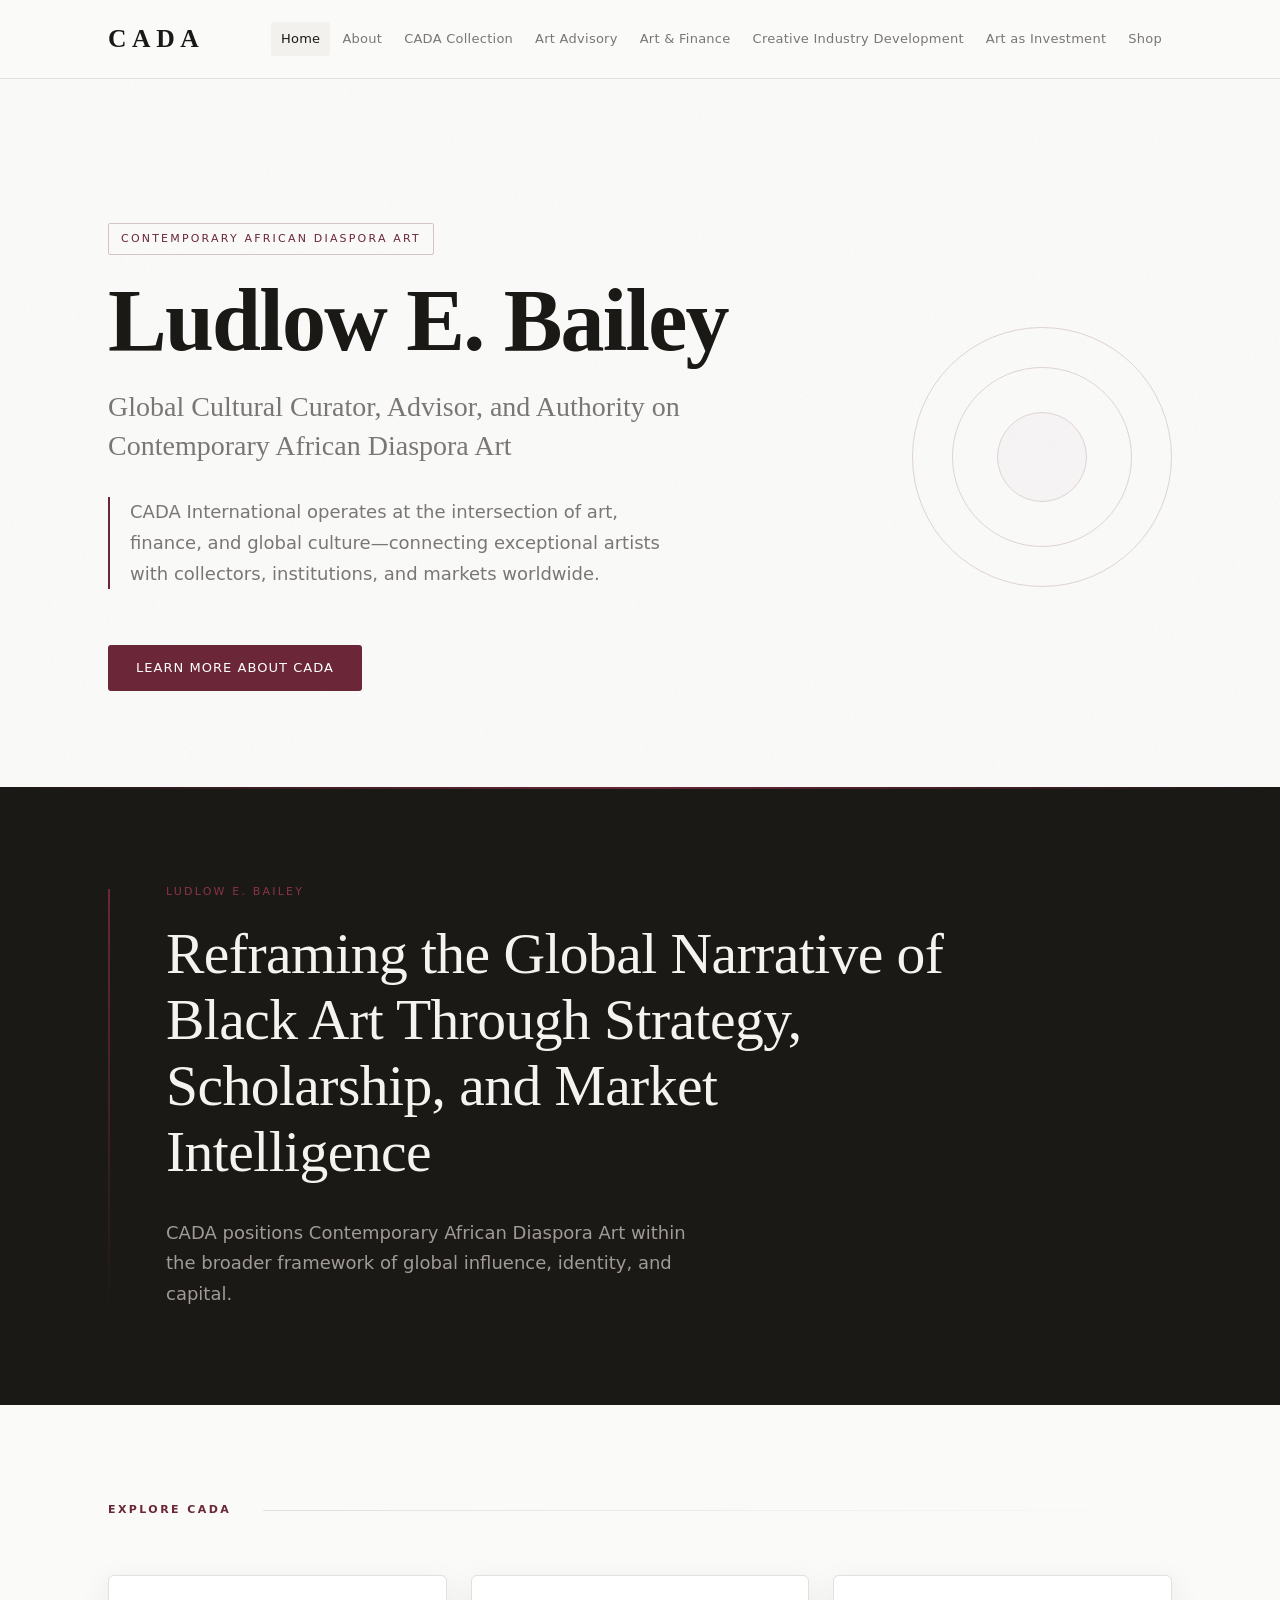
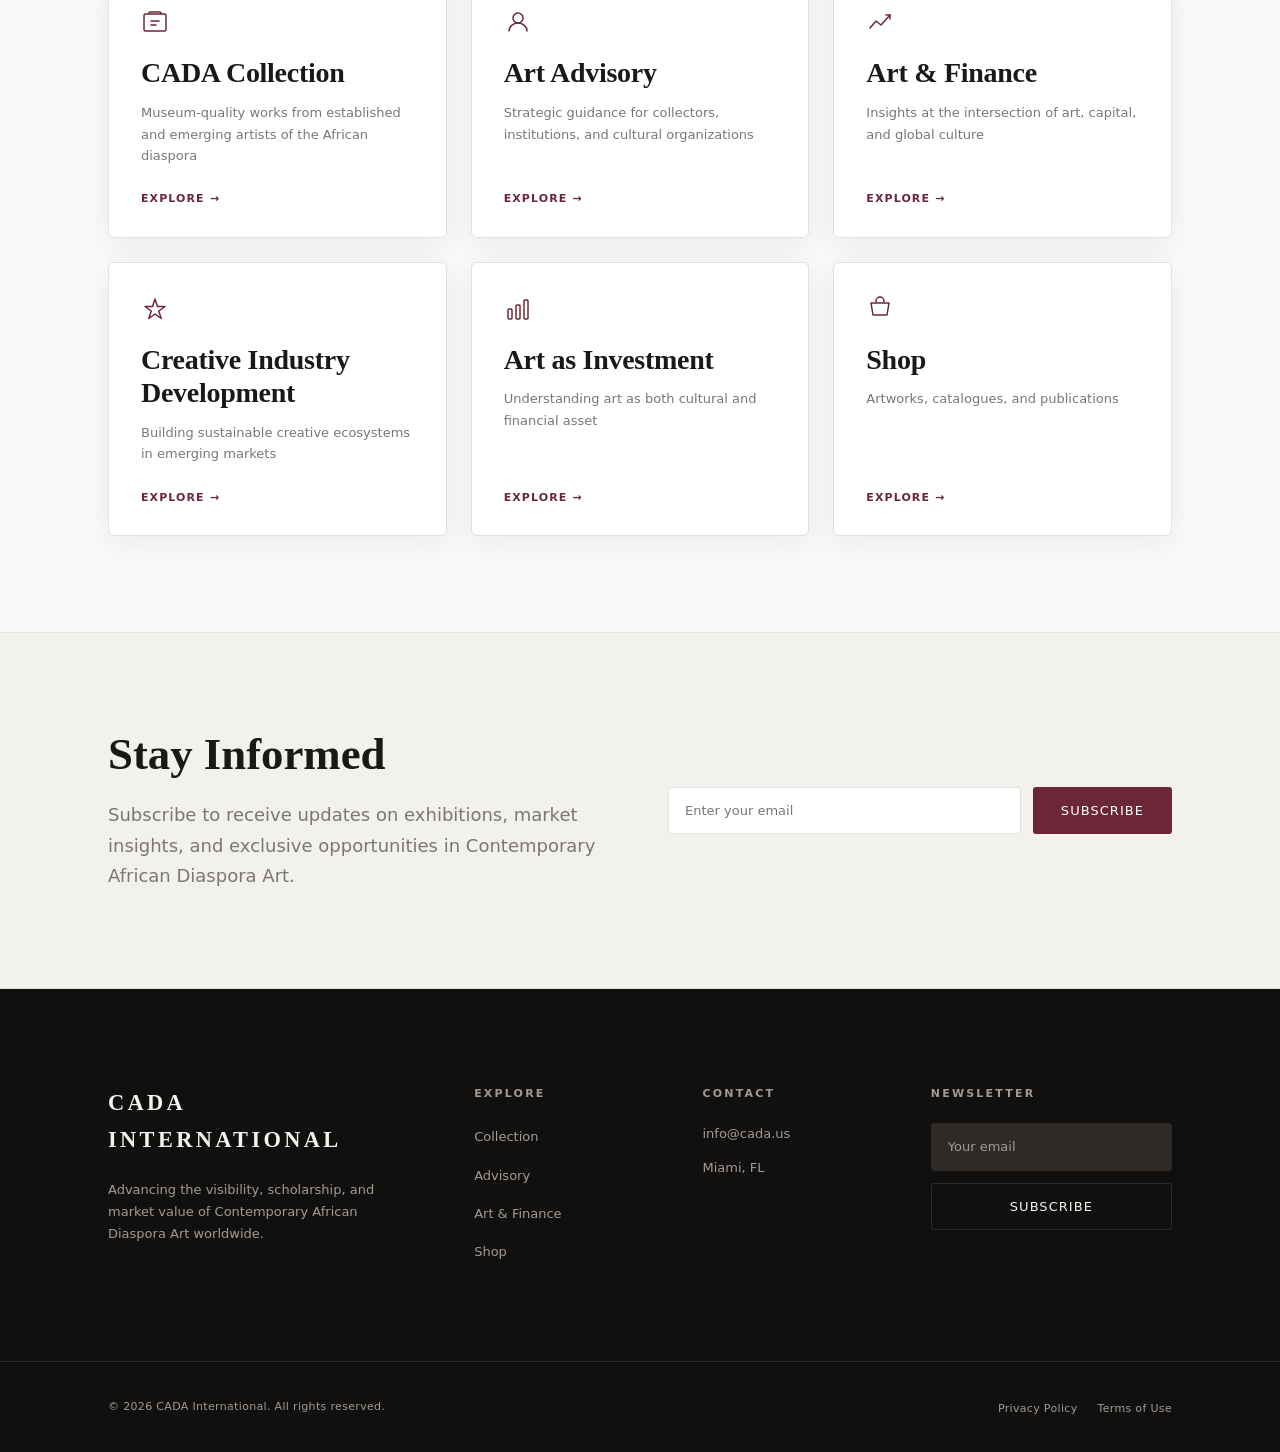
==== index.html @ 002e3724 "Add files via upload" ====
<!DOCTYPE html>
<html lang="en">
<head>
  <meta charset="UTF-8" />
  <meta name="viewport" content="width=device-width, initial-scale=1.0" />
  <title>CADA International — Contemporary African Diaspora Art</title>
  <link rel="stylesheet" href="styles.css" />
</head>
<body>

  <!-- ===================== HEADER / NAV ===================== -->
  <header class="site-header" role="banner">
    <div class="container header-inner">
      <a href="/" class="brand" aria-label="CADA International Home">CADA</a>

      <button class="nav-toggle" aria-label="Open navigation menu" aria-expanded="false" aria-controls="primary-nav">
        <span class="burger-line"></span>
        <span class="burger-line"></span>
        <span class="burger-line"></span>
      </button>

      <nav id="primary-nav" class="primary-nav" aria-label="Primary navigation">
        <ul role="list">
          <li><a href="/" class="nav-link active">Home</a></li>
          <li><a href="/about" class="nav-link">About</a></li>
          <li><a href="/collection" class="nav-link">CADA Collection</a></li>
          <li><a href="/advisory" class="nav-link">Art Advisory</a></li>
          <li><a href="/art-finance" class="nav-link">Art &amp; Finance</a></li>
          <li><a href="/creative-industry" class="nav-link">Creative Industry Development</a></li>
          <li><a href="/art-investment" class="nav-link">Art as Investment</a></li>
          <li><a href="/shop" class="nav-link">Shop</a></li>
        </ul>
      </nav>
    </div>
  </header>

  <main id="main-content">

    <!-- ===================== HERO ===================== -->
    <section class="hero" aria-labelledby="hero-heading">
      <div class="hero-grain"></div>
      <div class="container hero-inner">
        <div class="hero-content">
          <p class="hero-eyebrow">Contemporary African Diaspora Art</p>
          <h1 id="hero-heading" class="hero-title">Ludlow E. Bailey</h1>
          <p class="hero-subtitle">Global Cultural Curator, Advisor, and Authority on Contemporary African Diaspora Art</p>
          <p class="hero-body">
            CADA International operates at the intersection of art, finance, and global culture—connecting exceptional artists with collectors, institutions, and markets worldwide.
          </p>
          <a href="/about" class="btn btn-primary">Learn More About CADA</a>
        </div>
        <div class="hero-ornament" aria-hidden="true">
          <div class="ornament-ring ornament-ring--lg"></div>
          <div class="ornament-ring ornament-ring--md"></div>
          <div class="ornament-ring ornament-ring--sm"></div>
        </div>
      </div>
    </section>

    <!-- ===================== REFRAMING SECTION ===================== -->
    <section class="reframing" aria-labelledby="reframing-heading">
      <div class="container reframing-inner">
        <div class="reframing-accent" aria-hidden="true"></div>
        <div class="reframing-content">
          <p class="reframing-name">Ludlow E. Bailey</p>
          <h2 id="reframing-heading" class="reframing-title">
            Reframing the Global Narrative of Black Art Through Strategy, Scholarship, and Market Intelligence
          </h2>
          <p class="reframing-body">
            CADA positions Contemporary African Diaspora Art within the broader framework of global influence, identity, and capital.
          </p>
        </div>
      </div>
    </section>

    <!-- ===================== EXPLORE CADA ===================== -->
    <section class="explore" aria-labelledby="explore-heading">
      <div class="container">
        <div class="section-header">
          <p class="section-eyebrow" id="explore-heading">Explore CADA</p>
          <div class="section-divider" aria-hidden="true"></div>
        </div>

        <div class="cards-grid" role="list">

          <a href="/collection" class="card" role="listitem">
            <div class="card-inner">
              <div class="card-icon" aria-hidden="true">
                <svg width="28" height="28" viewBox="0 0 28 28" fill="none" xmlns="http://www.w3.org/2000/svg">
                  <rect x="3" y="6" width="22" height="17" rx="1.5" stroke="currentColor" stroke-width="1.5"/>
                  <path d="M8 6V5a1 1 0 0 1 1-1h10a1 1 0 0 1 1 1v1" stroke="currentColor" stroke-width="1.5"/>
                  <path d="M10 13h8M10 17h5" stroke="currentColor" stroke-width="1.5" stroke-linecap="round"/>
                </svg>
              </div>
              <h3 class="card-title">CADA Collection</h3>
              <p class="card-subtitle">Museum-quality works from established and emerging artists of the African diaspora</p>
              <span class="card-cta" aria-hidden="true">Explore →</span>
            </div>
          </a>

          <a href="/advisory" class="card" role="listitem">
            <div class="card-inner">
              <div class="card-icon" aria-hidden="true">
                <svg width="28" height="28" viewBox="0 0 28 28" fill="none" xmlns="http://www.w3.org/2000/svg">
                  <circle cx="14" cy="10" r="5" stroke="currentColor" stroke-width="1.5"/>
                  <path d="M5 23c0-4.418 4.03-8 9-8s9 3.582 9 8" stroke="currentColor" stroke-width="1.5" stroke-linecap="round"/>
                </svg>
              </div>
              <h3 class="card-title">Art Advisory</h3>
              <p class="card-subtitle">Strategic guidance for collectors, institutions, and cultural organizations</p>
              <span class="card-cta" aria-hidden="true">Explore →</span>
            </div>
          </a>

          <a href="/art-finance" class="card" role="listitem">
            <div class="card-inner">
              <div class="card-icon" aria-hidden="true">
                <svg width="28" height="28" viewBox="0 0 28 28" fill="none" xmlns="http://www.w3.org/2000/svg">
                  <polyline points="4,20 10,13 15,17 24,7" stroke="currentColor" stroke-width="1.5" stroke-linecap="round" stroke-linejoin="round"/>
                  <path d="M20 7h4v4" stroke="currentColor" stroke-width="1.5" stroke-linecap="round" stroke-linejoin="round"/>
                </svg>
              </div>
              <h3 class="card-title">Art &amp; Finance</h3>
              <p class="card-subtitle">Insights at the intersection of art, capital, and global culture</p>
              <span class="card-cta" aria-hidden="true">Explore →</span>
            </div>
          </a>

          <a href="/creative-industry" class="card" role="listitem">
            <div class="card-inner">
              <div class="card-icon" aria-hidden="true">
                <svg width="28" height="28" viewBox="0 0 28 28" fill="none" xmlns="http://www.w3.org/2000/svg">
                  <path d="M14 4l2.5 7.5H24l-6.25 4.5 2.5 7.5L14 19l-6.25 4.5 2.5-7.5L4 11.5h7.5L14 4z" stroke="currentColor" stroke-width="1.5" stroke-linejoin="round"/>
                </svg>
              </div>
              <h3 class="card-title">Creative Industry Development</h3>
              <p class="card-subtitle">Building sustainable creative ecosystems in emerging markets</p>
              <span class="card-cta" aria-hidden="true">Explore →</span>
            </div>
          </a>

          <a href="/art-investment" class="card" role="listitem">
            <div class="card-inner">
              <div class="card-icon" aria-hidden="true">
                <svg width="28" height="28" viewBox="0 0 28 28" fill="none" xmlns="http://www.w3.org/2000/svg">
                  <rect x="4" y="14" width="4" height="10" rx="1" stroke="currentColor" stroke-width="1.5"/>
                  <rect x="12" y="10" width="4" height="14" rx="1" stroke="currentColor" stroke-width="1.5"/>
                  <rect x="20" y="5" width="4" height="19" rx="1" stroke="currentColor" stroke-width="1.5"/>
                </svg>
              </div>
              <h3 class="card-title">Art as Investment</h3>
              <p class="card-subtitle">Understanding art as both cultural and financial asset</p>
              <span class="card-cta" aria-hidden="true">Explore →</span>
            </div>
          </a>

          <a href="/shop" class="card" role="listitem">
            <div class="card-inner">
              <div class="card-icon" aria-hidden="true">
                <svg width="28" height="28" viewBox="0 0 28 28" fill="none" xmlns="http://www.w3.org/2000/svg">
                  <path d="M5 8h18l-2 12H7L5 8z" stroke="currentColor" stroke-width="1.5" stroke-linejoin="round"/>
                  <path d="M10 8V6a4 4 0 0 1 8 0v2" stroke="currentColor" stroke-width="1.5"/>
                </svg>
              </div>
              <h3 class="card-title">Shop</h3>
              <p class="card-subtitle">Artworks, catalogues, and publications</p>
              <span class="card-cta" aria-hidden="true">Explore →</span>
            </div>
          </a>

        </div>
      </div>
    </section>

    <!-- ===================== STAY INFORMED ===================== -->
    <section class="newsletter-section" aria-labelledby="newsletter-heading">
      <div class="container newsletter-inner">
        <div class="newsletter-text">
          <h2 id="newsletter-heading" class="newsletter-title">Stay Informed</h2>
          <p class="newsletter-body">
            Subscribe to receive updates on exhibitions, market insights, and exclusive opportunities in Contemporary African Diaspora Art.
          </p>
        </div>
        <form class="newsletter-form" action="#" method="post" aria-label="Newsletter sign-up">
          <div class="form-row">
            <label for="email-main" class="sr-only">Email address</label>
            <input
              type="email"
              id="email-main"
              name="email"
              class="form-input"
              placeholder="Enter your email"
              required
              autocomplete="email"
            />
            <button type="submit" class="btn btn-primary">Subscribe</button>
          </div>
        </form>
      </div>
    </section>

  </main>

  <!-- ===================== FOOTER ===================== -->
  <footer class="site-footer" role="contentinfo">
    <div class="container footer-grid">

      <div class="footer-col footer-col--brand">
        <p class="footer-brand">CADA International</p>
        <p class="footer-mission">
          Advancing the visibility, scholarship, and market value of Contemporary African Diaspora Art worldwide.
        </p>
      </div>

      <div class="footer-col">
        <h3 class="footer-heading">Explore</h3>
        <nav aria-label="Footer explore navigation">
          <ul class="footer-links" role="list">
            <li><a href="/collection">Collection</a></li>
            <li><a href="/advisory">Advisory</a></li>
            <li><a href="/art-finance">Art &amp; Finance</a></li>
            <li><a href="/shop">Shop</a></li>
          </ul>
        </nav>
      </div>

      <div class="footer-col">
        <h3 class="footer-heading">Contact</h3>
        <address class="footer-contact">
          <a href="mailto:info@cada.us">info@cada.us</a>
          <span>Miami, FL</span>
        </address>
      </div>

      <div class="footer-col">
        <h3 class="footer-heading">Newsletter</h3>
        <form class="footer-form" action="#" method="post" aria-label="Footer newsletter sign-up">
          <label for="email-footer" class="sr-only">Your email address</label>
          <input
            type="email"
            id="email-footer"
            name="email"
            class="form-input form-input--dark"
            placeholder="Your email"
            required
            autocomplete="email"
          />
          <button type="submit" class="btn btn-outline">Subscribe</button>
        </form>
      </div>

    </div>

    <div class="footer-bottom">
      <div class="container footer-bottom-inner">
        <p class="footer-copy">© 2026 CADA International. All rights reserved.</p>
        <nav aria-label="Legal navigation">
          <ul class="footer-legal" role="list">
            <li><a href="/privacy">Privacy Policy</a></li>
            <li><a href="/terms">Terms of Use</a></li>
          </ul>
        </nav>
      </div>
    </div>
  </footer>

  <script>
    // Mobile nav toggle
    const toggle = document.querySelector('.nav-toggle');
    const nav = document.querySelector('.primary-nav');
    toggle.addEventListener('click', () => {
      const expanded = toggle.getAttribute('aria-expanded') === 'true';
      toggle.setAttribute('aria-expanded', String(!expanded));
      nav.classList.toggle('is-open');
    });
    // Close nav on link click (mobile)
    nav.querySelectorAll('.nav-link').forEach(link => {
      link.addEventListener('click', () => {
        nav.classList.remove('is-open');
        toggle.setAttribute('aria-expanded', 'false');
      });
    });
  </script>

</body>
</html>
---- styles.css ----
/*
 * CADA International — styles.css
 *
 * Web fonts intended (load via <link> in production):
 *   Headings  → "Cormorant Garamond" (elegant, refined serif; similar to Crimson Text)
 *   Body      → "DM Sans" (humanist, contemporary sans-serif; similar to Inter)
 *
 * In this static file we fall back to system equivalents:
 *   --font-serif → "Cormorant Garamond", "Garamond", "Georgia", serif
 *   --font-sans  → "DM Sans", "Helvetica Neue", system-ui, sans-serif
 */

/* =========================================================
   DESIGN TOKENS
   ========================================================= */
:root {
  /* Colors */
  --color-bg: #FAFAF9;
  --color-bg-subtle: #F3F1EE;
  --color-bg-dark: #12100E;
  --color-bg-dark-2: #1C1916;
  --color-text: #1A1916;
  --color-text-light: #F5F3EF;
  --color-accent: #6B2737;
  --color-accent-hover: #541E2B;
  --color-accent-light: #8B3347;
  --color-muted: #7A7673;
  --color-muted-dark: #A09B97;
  --color-border: #E4E0DA;
  --color-border-dark: #2E2A27;

  /* Typography */
  --font-serif: "Cormorant Garamond", "Garamond", "Georgia", "Times New Roman", serif;
  --font-sans: "DM Sans", "Helvetica Neue", system-ui, -apple-system, BlinkMacSystemFont, "Segoe UI", sans-serif;

  /* Font sizes */
  --text-xs: 0.6875rem;   /* 11px */
  --text-sm: 0.8125rem;   /* 13px */
  --text-base: 1rem;      /* 16px */
  --text-md: 1.125rem;    /* 18px */
  --text-lg: 1.375rem;    /* 22px */
  --text-xl: 1.75rem;     /* 28px */
  --text-2xl: 2.25rem;    /* 36px */
  --text-3xl: 3rem;       /* 48px */
  --text-4xl: 4rem;       /* 64px */
  --text-5xl: 5.5rem;     /* 88px */

  /* Spacing */
  --space-2xs: 0.25rem;
  --space-xs: 0.5rem;
  --space-sm: 0.75rem;
  --space-md: 1.25rem;
  --space-lg: 2rem;
  --space-xl: 3.5rem;
  --space-xxl: 6rem;
  --space-3xl: 9rem;

  /* Layout */
  --container-max: 1160px;
  --container-pad: clamp(1.5rem, 5vw, 3rem);

  /* Effects */
  --radius-sm: 3px;
  --radius-md: 6px;
  --radius-lg: 12px;
  --shadow-soft: 0 8px 32px rgba(26, 25, 22, 0.07);
  --shadow-hover: 0 16px 48px rgba(26, 25, 22, 0.12);
  --transition-base: 240ms cubic-bezier(0.4, 0, 0.2, 1);
}

/* =========================================================
   RESET & BASE
   ========================================================= */
*, *::before, *::after {
  box-sizing: border-box;
  margin: 0;
  padding: 0;
}

html {
  scroll-behavior: smooth;
  -webkit-font-smoothing: antialiased;
  -moz-osx-font-smoothing: grayscale;
}

body {
  font-family: var(--font-sans);
  font-size: var(--text-base);
  line-height: 1.65;
  color: var(--color-text);
  background-color: var(--color-bg);
}

img, svg {
  display: block;
  max-width: 100%;
}

a {
  color: inherit;
  text-decoration: none;
}

ul, ol {
  list-style: none;
}

input, button {
  font: inherit;
  border: none;
  background: none;
}

button { cursor: pointer; }

address { font-style: normal; }

/* Screen-reader only */
.sr-only {
  position: absolute;
  width: 1px;
  height: 1px;
  padding: 0;
  margin: -1px;
  overflow: hidden;
  clip: rect(0 0 0 0);
  white-space: nowrap;
  border-width: 0;
}

/* =========================================================
   LAYOUT UTILITIES
   ========================================================= */
.container {
  width: 100%;
  max-width: var(--container-max);
  margin-inline: auto;
  padding-inline: var(--container-pad);
}

/* =========================================================
   BUTTONS
   ========================================================= */
.btn {
  display: inline-flex;
  align-items: center;
  justify-content: center;
  gap: var(--space-xs);
  padding: 0.75rem 1.75rem;
  border-radius: var(--radius-sm);
  font-family: var(--font-sans);
  font-size: var(--text-sm);
  font-weight: 500;
  letter-spacing: 0.08em;
  text-transform: uppercase;
  transition: background-color var(--transition-base), color var(--transition-base), box-shadow var(--transition-base), transform var(--transition-base);
  white-space: nowrap;
}

.btn:focus-visible {
  outline: 2px solid var(--color-accent);
  outline-offset: 3px;
}

.btn-primary {
  background-color: var(--color-accent);
  color: #fff;
}
.btn-primary:hover {
  background-color: var(--color-accent-hover);
  box-shadow: 0 4px 16px rgba(107, 39, 55, 0.3);
  transform: translateY(-1px);
}
.btn-primary:active {
  transform: translateY(0);
}

.btn-outline {
  background-color: transparent;
  color: var(--color-text-light);
  border: 1px solid var(--color-border-dark);
}
.btn-outline:hover {
  background-color: var(--color-accent);
  border-color: var(--color-accent);
  color: #fff;
}

/* =========================================================
   FORM INPUTS
   ========================================================= */
.form-input {
  width: 100%;
  padding: 0.75rem 1rem;
  border: 1px solid var(--color-border);
  border-radius: var(--radius-sm);
  background-color: #fff;
  color: var(--color-text);
  font-size: var(--text-sm);
  transition: border-color var(--transition-base), box-shadow var(--transition-base);
}
.form-input::placeholder { color: var(--color-muted); }
.form-input:focus {
  outline: none;
  border-color: var(--color-accent);
  box-shadow: 0 0 0 3px rgba(107, 39, 55, 0.12);
}

.form-input--dark {
  background-color: var(--color-border-dark);
  border-color: var(--color-border-dark);
  color: var(--color-text-light);
}
.form-input--dark::placeholder { color: var(--color-muted-dark); }
.form-input--dark:focus {
  border-color: var(--color-accent-light);
  box-shadow: 0 0 0 3px rgba(107, 39, 55, 0.25);
}

/* =========================================================
   HEADER / NAV
   ========================================================= */
.site-header {
  position: sticky;
  top: 0;
  z-index: 100;
  background-color: var(--color-bg);
  border-bottom: 1px solid var(--color-border);
  /* Frosted glass effect for supported browsers */
  backdrop-filter: blur(12px) saturate(1.4);
  -webkit-backdrop-filter: blur(12px) saturate(1.4);
}

.header-inner {
  display: flex;
  align-items: center;
  justify-content: space-between;
  gap: var(--space-lg);
  padding-block: 1.125rem;
}

.brand {
  font-family: var(--font-serif);
  font-size: 1.6rem;
  font-weight: 700;
  letter-spacing: 0.22em;
  color: var(--color-text);
  text-transform: uppercase;
  flex-shrink: 0;
  transition: color var(--transition-base);
}
.brand:hover { color: var(--color-accent); }
.brand:focus-visible {
  outline: 2px solid var(--color-accent);
  outline-offset: 4px;
  border-radius: var(--radius-sm);
}

.primary-nav ul {
  display: flex;
  align-items: center;
  gap: 0.125rem;
  flex-wrap: wrap;
}

.nav-link {
  display: block;
  padding: 0.375rem 0.625rem;
  font-size: var(--text-sm);
  font-weight: 400;
  letter-spacing: 0.02em;
  color: var(--color-muted);
  border-radius: var(--radius-sm);
  transition: color var(--transition-base), background-color var(--transition-base);
}
.nav-link:hover,
.nav-link.active {
  color: var(--color-text);
  background-color: var(--color-bg-subtle);
}
.nav-link:focus-visible {
  outline: 2px solid var(--color-accent);
  outline-offset: 2px;
}

/* Hamburger button */
.nav-toggle {
  display: none;
  flex-direction: column;
  justify-content: center;
  gap: 5px;
  width: 40px;
  height: 40px;
  padding: 8px;
  border-radius: var(--radius-sm);
  transition: background-color var(--transition-base);
}
.nav-toggle:hover { background-color: var(--color-bg-subtle); }
.nav-toggle:focus-visible { outline: 2px solid var(--color-accent); outline-offset: 2px; }

.burger-line {
  display: block;
  width: 100%;
  height: 1.5px;
  background-color: var(--color-text);
  border-radius: 2px;
  transition: transform var(--transition-base), opacity var(--transition-base);
}
.nav-toggle[aria-expanded="true"] .burger-line:nth-child(1) {
  transform: translateY(6.5px) rotate(45deg);
}
.nav-toggle[aria-expanded="true"] .burger-line:nth-child(2) {
  opacity: 0;
  transform: scaleX(0);
}
.nav-toggle[aria-expanded="true"] .burger-line:nth-child(3) {
  transform: translateY(-6.5px) rotate(-45deg);
}

/* =========================================================
   HERO
   ========================================================= */
.hero {
  position: relative;
  overflow: hidden;
  padding-block: var(--space-3xl) var(--space-xxl);
  background-color: var(--color-bg);
}

/* Subtle noise / grain texture overlay */
.hero-grain {
  position: absolute;
  inset: 0;
  background-image: url("data:image/svg+xml,%3Csvg viewBox='0 0 256 256' xmlns='http://www.w3.org/2000/svg'%3E%3Cfilter id='noise'%3E%3CfeTurbulence type='fractalNoise' baseFrequency='0.9' numOctaves='4' stitchTiles='stitch'/%3E%3C/filter%3E%3Crect width='100%25' height='100%25' filter='url(%23noise)' opacity='0.03'/%3E%3C/svg%3E");
  pointer-events: none;
  z-index: 0;
}

.hero-inner {
  position: relative;
  z-index: 1;
  display: grid;
  grid-template-columns: 1fr auto;
  align-items: center;
  gap: var(--space-xl);
}

.hero-content {
  max-width: 680px;
}

.hero-eyebrow {
  display: inline-block;
  font-family: var(--font-sans);
  font-size: var(--text-xs);
  font-weight: 500;
  letter-spacing: 0.2em;
  text-transform: uppercase;
  color: var(--color-accent);
  margin-bottom: var(--space-md);
  padding: 0.35rem 0.75rem;
  border: 1px solid rgba(107, 39, 55, 0.25);
  border-radius: 2px;
}

.hero-title {
  font-family: var(--font-serif);
  font-size: clamp(var(--text-3xl), 7vw, var(--text-5xl));
  font-weight: 600;
  line-height: 1.05;
  letter-spacing: -0.02em;
  color: var(--color-text);
  margin-bottom: var(--space-md);
}

.hero-subtitle {
  font-family: var(--font-serif);
  font-size: clamp(var(--text-lg), 2.5vw, var(--text-xl));
  font-weight: 400;
  line-height: 1.4;
  color: var(--color-muted);
  margin-bottom: var(--space-lg);
}

.hero-body {
  font-size: var(--text-md);
  line-height: 1.7;
  color: var(--color-muted);
  margin-bottom: var(--space-xl);
  max-width: 560px;
  border-left: 2px solid var(--color-accent);
  padding-left: var(--space-md);
}

/* Decorative ornamental rings */
.hero-ornament {
  position: relative;
  width: 260px;
  height: 260px;
  flex-shrink: 0;
  opacity: 0.18;
}

.ornament-ring {
  position: absolute;
  border-radius: 50%;
  border: 1px solid var(--color-accent);
}
.ornament-ring--lg {
  width: 260px;
  height: 260px;
  top: 0; left: 0;
}
.ornament-ring--md {
  width: 180px;
  height: 180px;
  top: 40px; left: 40px;
}
.ornament-ring--sm {
  width: 90px;
  height: 90px;
  top: 85px; left: 85px;
  background-color: rgba(107, 39, 55, 0.15);
}

/* =========================================================
   REFRAMING SECTION
   ========================================================= */
.reframing {
  padding-block: var(--space-xxl);
  background-color: var(--color-text);
  color: var(--color-text-light);
  position: relative;
  overflow: hidden;
}

.reframing::before {
  content: '';
  position: absolute;
  top: 0; left: 0; right: 0;
  height: 2px;
  background: linear-gradient(90deg, transparent, var(--color-accent), transparent);
}

.reframing-inner {
  display: grid;
  grid-template-columns: auto 1fr;
  gap: var(--space-xl);
  align-items: start;
}

/* Vertical accent line */
.reframing-accent {
  width: 2px;
  height: 100%;
  min-height: 120px;
  background: linear-gradient(180deg, var(--color-accent) 0%, transparent 100%);
  flex-shrink: 0;
  margin-top: 6px;
}

.reframing-name {
  font-family: var(--font-sans);
  font-size: var(--text-xs);
  font-weight: 500;
  letter-spacing: 0.2em;
  text-transform: uppercase;
  color: var(--color-accent-light);
  margin-bottom: var(--space-md);
}

.reframing-title {
  font-family: var(--font-serif);
  font-size: clamp(var(--text-2xl), 4.5vw, var(--text-4xl));
  font-weight: 500;
  line-height: 1.15;
  letter-spacing: -0.01em;
  margin-bottom: var(--space-lg);
  max-width: 820px;
}

.reframing-body {
  font-size: var(--text-md);
  line-height: 1.7;
  color: var(--color-muted-dark);
  max-width: 540px;
}

/* =========================================================
   EXPLORE CADA SECTION
   ========================================================= */
.explore {
  padding-block: var(--space-xxl);
  background-color: var(--color-bg);
}

.section-header {
  display: flex;
  align-items: center;
  gap: var(--space-lg);
  margin-bottom: var(--space-xl);
}

.section-eyebrow {
  font-family: var(--font-sans);
  font-size: var(--text-xs);
  font-weight: 600;
  letter-spacing: 0.22em;
  text-transform: uppercase;
  color: var(--color-accent);
  flex-shrink: 0;
}

.section-divider {
  flex: 1;
  height: 1px;
  background: linear-gradient(90deg, var(--color-border) 0%, transparent 100%);
}

/* Cards grid */
.cards-grid {
  display: grid;
  grid-template-columns: repeat(3, 1fr);
  gap: 1.5rem;
}

.card {
  display: block;
  border-radius: var(--radius-md);
  background-color: #fff;
  border: 1px solid var(--color-border);
  box-shadow: var(--shadow-soft);
  transition: box-shadow var(--transition-base), transform var(--transition-base), border-color var(--transition-base);
  overflow: hidden;
}
.card:hover {
  box-shadow: var(--shadow-hover);
  transform: translateY(-3px);
  border-color: rgba(107, 39, 55, 0.2);
}
.card:focus-visible {
  outline: 2px solid var(--color-accent);
  outline-offset: 3px;
}

.card-inner {
  padding: var(--space-lg) var(--space-lg) calc(var(--space-lg) - 0.25rem);
  display: flex;
  flex-direction: column;
  height: 100%;
  gap: var(--space-sm);
}

.card-icon {
  color: var(--color-accent);
  margin-bottom: var(--space-xs);
}

.card-title {
  font-family: var(--font-serif);
  font-size: var(--text-xl);
  font-weight: 600;
  line-height: 1.2;
  color: var(--color-text);
  letter-spacing: -0.01em;
}

.card-subtitle {
  font-size: var(--text-sm);
  line-height: 1.65;
  color: var(--color-muted);
  flex: 1;
}

.card-cta {
  display: block;
  font-size: var(--text-xs);
  font-weight: 600;
  letter-spacing: 0.1em;
  text-transform: uppercase;
  color: var(--color-accent);
  margin-top: var(--space-sm);
  transition: letter-spacing var(--transition-base);
}
.card:hover .card-cta {
  letter-spacing: 0.15em;
}

/* =========================================================
   NEWSLETTER SECTION
   ========================================================= */
.newsletter-section {
  padding-block: var(--space-xxl);
  background-color: var(--color-bg-subtle);
  border-top: 1px solid var(--color-border);
  border-bottom: 1px solid var(--color-border);
}

.newsletter-inner {
  display: grid;
  grid-template-columns: 1fr 1fr;
  gap: var(--space-xl);
  align-items: center;
}

.newsletter-title {
  font-family: var(--font-serif);
  font-size: clamp(var(--text-2xl), 3.5vw, var(--text-3xl));
  font-weight: 600;
  line-height: 1.15;
  color: var(--color-text);
  margin-bottom: var(--space-md);
}

.newsletter-body {
  font-size: var(--text-md);
  line-height: 1.7;
  color: var(--color-muted);
}

.newsletter-form {}

.form-row {
  display: flex;
  gap: var(--space-sm);
  align-items: stretch;
}
.form-row .form-input { flex: 1; }

/* =========================================================
   FOOTER
   ========================================================= */
.site-footer {
  background-color: var(--color-bg-dark);
  color: var(--color-text-light);
}

.footer-grid {
  display: grid;
  grid-template-columns: 1.8fr 1fr 1fr 1.4fr;
  gap: var(--space-xl);
  padding-block: var(--space-xxl);
}

.footer-brand {
  font-family: var(--font-serif);
  font-size: 1.4rem;
  font-weight: 700;
  letter-spacing: 0.15em;
  text-transform: uppercase;
  color: var(--color-text-light);
  margin-bottom: var(--space-md);
}

.footer-mission {
  font-size: var(--text-sm);
  line-height: 1.7;
  color: var(--color-muted-dark);
  max-width: 280px;
}

.footer-heading {
  font-family: var(--font-sans);
  font-size: var(--text-xs);
  font-weight: 600;
  letter-spacing: 0.2em;
  text-transform: uppercase;
  color: var(--color-muted-dark);
  margin-bottom: var(--space-md);
}

.footer-links {
  display: flex;
  flex-direction: column;
  gap: var(--space-sm);
}
.footer-links a {
  font-size: var(--text-sm);
  color: var(--color-muted-dark);
  transition: color var(--transition-base);
}
.footer-links a:hover { color: var(--color-text-light); }
.footer-links a:focus-visible {
  outline: 2px solid var(--color-accent);
  outline-offset: 2px;
  border-radius: 2px;
}

.footer-contact {
  display: flex;
  flex-direction: column;
  gap: var(--space-sm);
}
.footer-contact a,
.footer-contact span {
  font-size: var(--text-sm);
  color: var(--color-muted-dark);
  transition: color var(--transition-base);
}
.footer-contact a:hover { color: var(--color-text-light); }

.footer-form {
  display: flex;
  flex-direction: column;
  gap: var(--space-sm);
}

/* Footer bottom bar */
.footer-bottom {
  border-top: 1px solid var(--color-border-dark);
  padding-block: var(--space-lg);
}

.footer-bottom-inner {
  display: flex;
  align-items: center;
  justify-content: space-between;
  gap: var(--space-lg);
}

.footer-copy {
  font-size: var(--text-xs);
  color: var(--color-muted-dark);
  letter-spacing: 0.03em;
}

.footer-legal {
  display: flex;
  gap: var(--space-md);
}
.footer-legal a {
  font-size: var(--text-xs);
  color: var(--color-muted-dark);
  letter-spacing: 0.03em;
  transition: color var(--transition-base);
}
.footer-legal a:hover { color: var(--color-text-light); }
.footer-legal a:focus-visible {
  outline: 2px solid var(--color-accent);
  outline-offset: 2px;
  border-radius: 2px;
}

/* =========================================================
   RESPONSIVE — TABLET (768–1023px)
   ========================================================= */
@media (max-width: 1023px) {

  /* Hero */
  .hero { padding-block: var(--space-xxl) var(--space-xl); }
  .hero-inner { grid-template-columns: 1fr; }
  .hero-ornament {
    display: none;
  }

  /* Reframing */
  .reframing-inner {
    grid-template-columns: 1fr;
    gap: var(--space-md);
  }
  .reframing-accent { display: none; }

  /* Cards */
  .cards-grid { grid-template-columns: repeat(2, 1fr); }

  /* Newsletter */
  .newsletter-inner {
    grid-template-columns: 1fr;
    gap: var(--space-lg);
  }

  /* Footer */
  .footer-grid {
    grid-template-columns: 1fr 1fr;
    gap: var(--space-lg);
  }
}

/* =========================================================
   RESPONSIVE — MOBILE (<768px)
   ========================================================= */
@media (max-width: 767px) {

  /* Nav */
  .nav-toggle { display: flex; }

  .primary-nav {
    position: absolute;
    top: 100%;
    left: 0;
    right: 0;
    background-color: var(--color-bg);
    border-bottom: 1px solid var(--color-border);
    box-shadow: 0 8px 24px rgba(0, 0, 0, 0.08);
    display: none;
    z-index: 99;
  }
  .primary-nav.is-open { display: block; }

  .primary-nav ul {
    flex-direction: column;
    align-items: stretch;
    gap: 0;
    padding: var(--space-sm) 0;
  }

  .nav-link {
    padding: 0.75rem var(--container-pad);
    border-radius: 0;
    font-size: var(--text-base);
  }

  /* Hero */
  .hero { padding-block: var(--space-xl) var(--space-xl); }
  .hero-ornament { display: none; }
  .hero-body { border-left: none; padding-left: 0; }

  /* Cards */
  .cards-grid { grid-template-columns: 1fr; }

  /* Newsletter */
  .form-row {
    flex-direction: column;
  }
  .form-row .btn { width: 100%; }

  /* Footer */
  .footer-grid {
    grid-template-columns: 1fr;
    gap: var(--space-lg);
  }

  .footer-bottom-inner {
    flex-direction: column;
    align-items: flex-start;
    gap: var(--space-sm);
  }
}

/* =========================================================
   FOCUS VISIBLE GLOBAL FALLBACK
   ========================================================= */
:focus-visible {
  outline: 2px solid var(--color-accent);
  outline-offset: 3px;
}

/* =========================================================
   SUBTLE ENTRANCE ANIMATIONS
   (respects prefers-reduced-motion)
   ========================================================= */
@media (prefers-reduced-motion: no-preference) {
  @keyframes fadeUp {
    from { opacity: 0; transform: translateY(20px); }
    to   { opacity: 1; transform: translateY(0); }
  }

  .hero-eyebrow   { animation: fadeUp 0.6s ease both; }
  .hero-title     { animation: fadeUp 0.7s 0.1s ease both; }
  .hero-subtitle  { animation: fadeUp 0.7s 0.2s ease both; }
  .hero-body      { animation: fadeUp 0.7s 0.3s ease both; }
  .hero-content .btn { animation: fadeUp 0.7s 0.4s ease both; }

  .reframing-name  { animation: fadeUp 0.6s ease both; }
  .reframing-title { animation: fadeUp 0.7s 0.1s ease both; }
  .reframing-body  { animation: fadeUp 0.7s 0.2s ease both; }
}
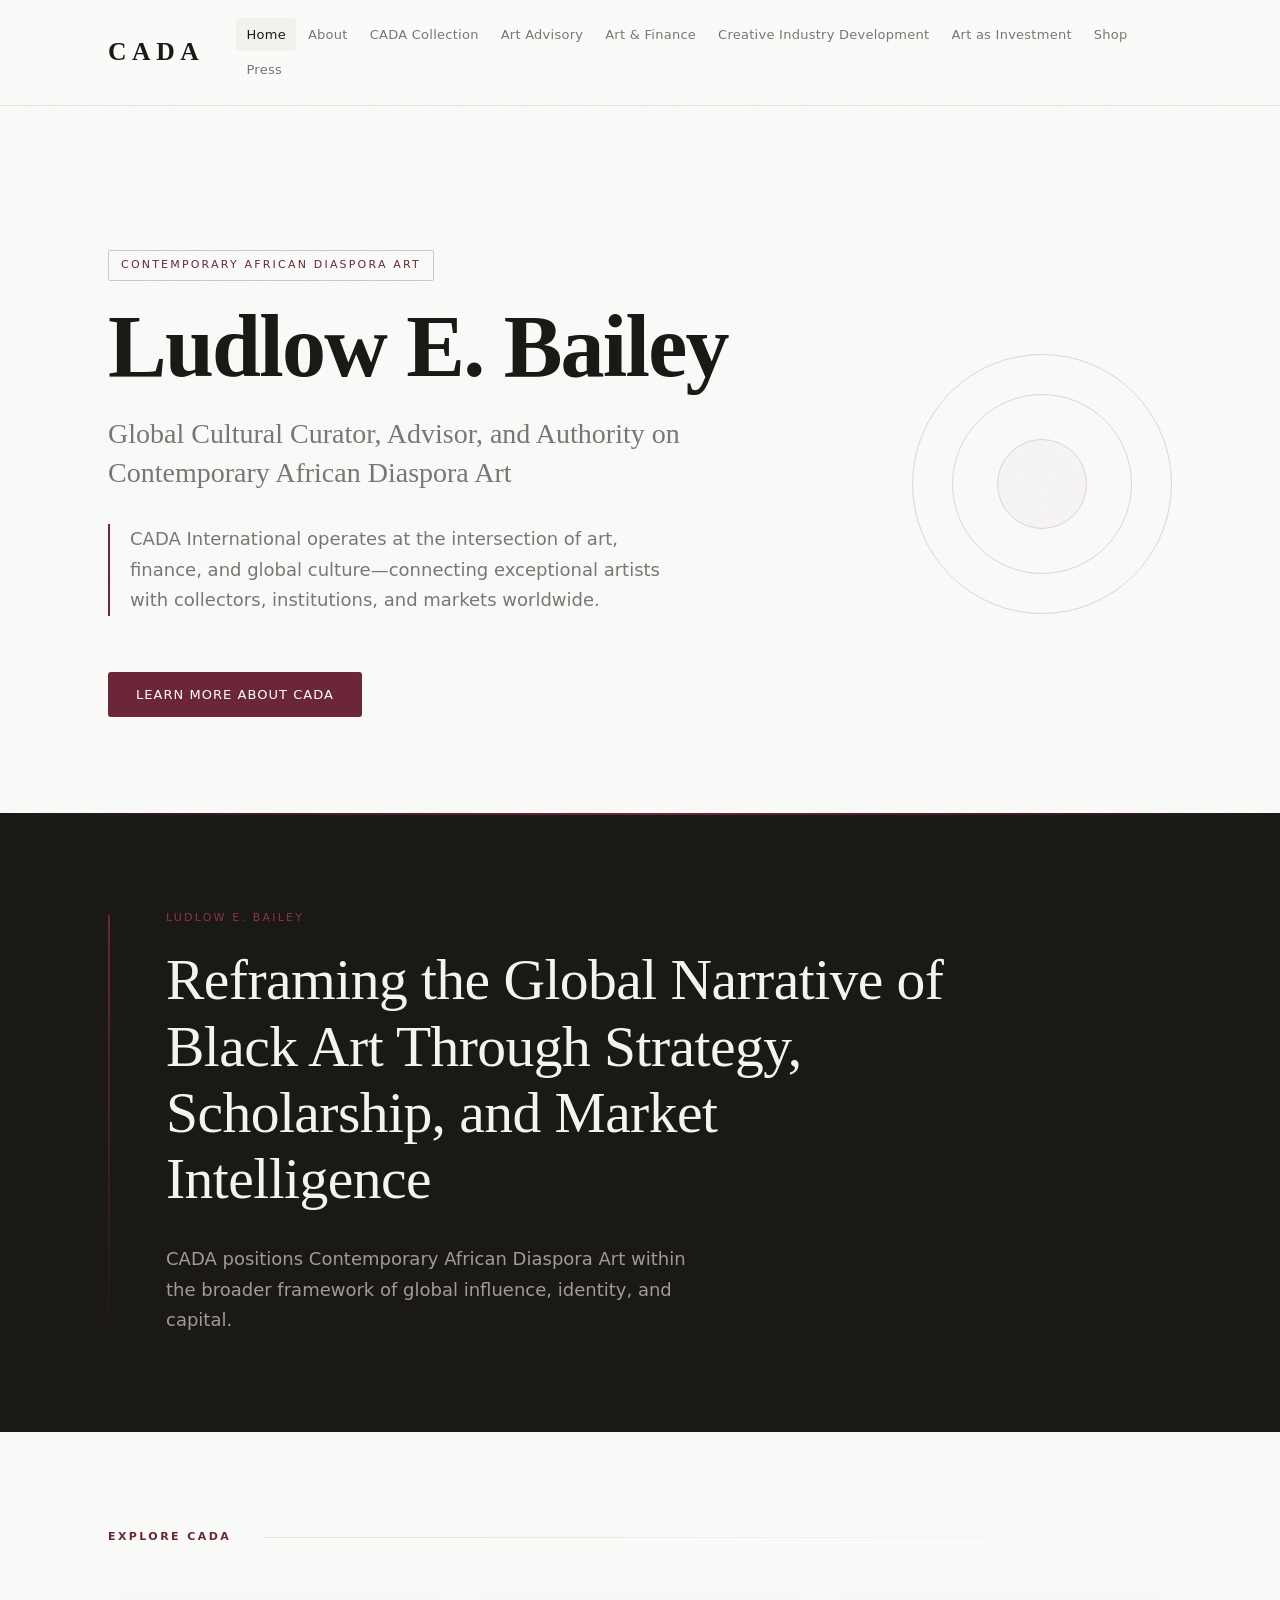
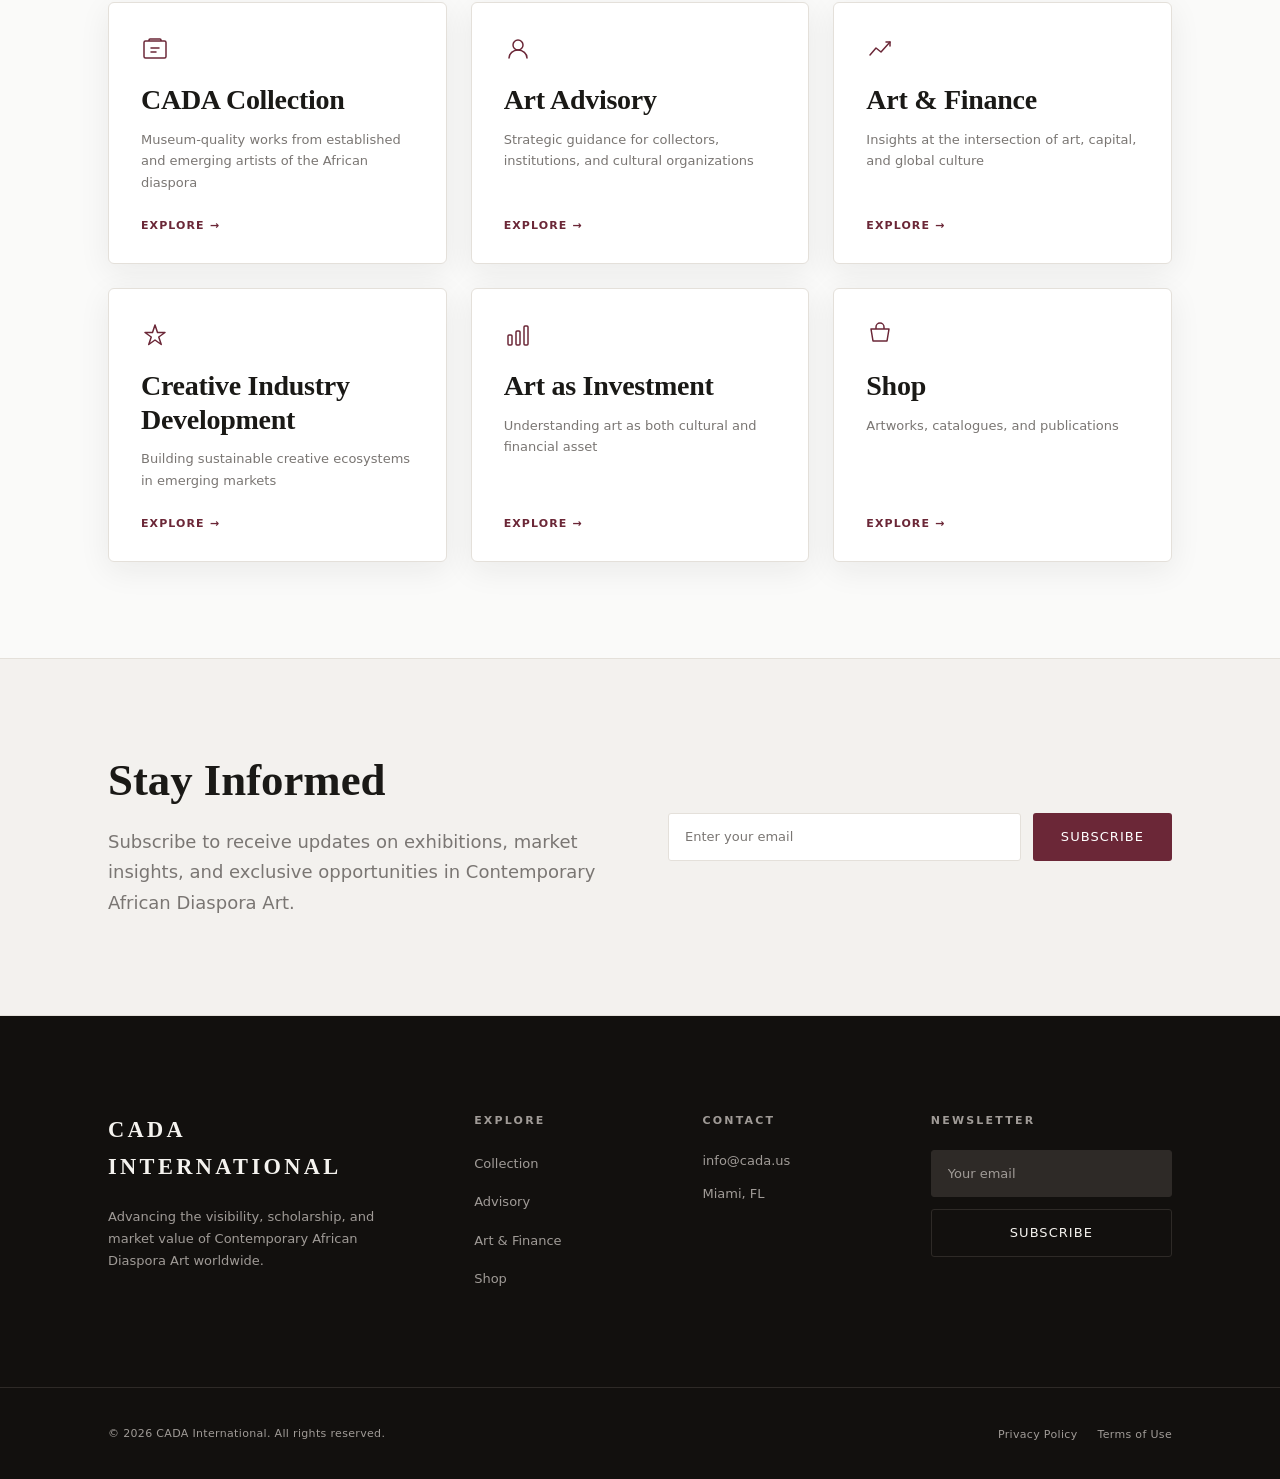
==== commit dff55a6e: "refactor: update index.html update the nav bar," ====
--- a/index.html
+++ b/index.html
@@ -20,17 +20,18 @@
       </button>
 
       <nav id="primary-nav" class="primary-nav" aria-label="Primary navigation">
-        <ul role="list">
-          <li><a href="/" class="nav-link active">Home</a></li>
-          <li><a href="/about" class="nav-link">About</a></li>
-          <li><a href="/collection" class="nav-link">CADA Collection</a></li>
-          <li><a href="/advisory" class="nav-link">Art Advisory</a></li>
-          <li><a href="/art-finance" class="nav-link">Art &amp; Finance</a></li>
-          <li><a href="/creative-industry" class="nav-link">Creative Industry Development</a></li>
-          <li><a href="/art-investment" class="nav-link">Art as Investment</a></li>
-          <li><a href="/shop" class="nav-link">Shop</a></li>
-        </ul>
-      </nav>
+      <ul role="list">
+        <li><a href="index.html" class="nav-link active">Home</a></li>
+        <li><a href="about.html" class="nav-link">About</a></li>
+        <li><a href="collection.html" class="nav-link">CADA Collection</a></li>
+        <li><a href="advisory.html" class="nav-link">Art Advisory</a></li>
+        <li><a href="art-finance.html" class="nav-link">Art &amp; Finance</a></li>
+        <li><a href="creative-industry.html" class="nav-link">Creative Industry Development</a></li>
+        <li><a href="art-investment.html" class="nav-link">Art as Investment</a></li>
+        <li><a href="shop.html" class="nav-link">Shop</a></li>
+        <li><a href="press.html" class="nav-link">Press</a></li>
+      </ul>
+    </nav>
     </div>
   </header>
 
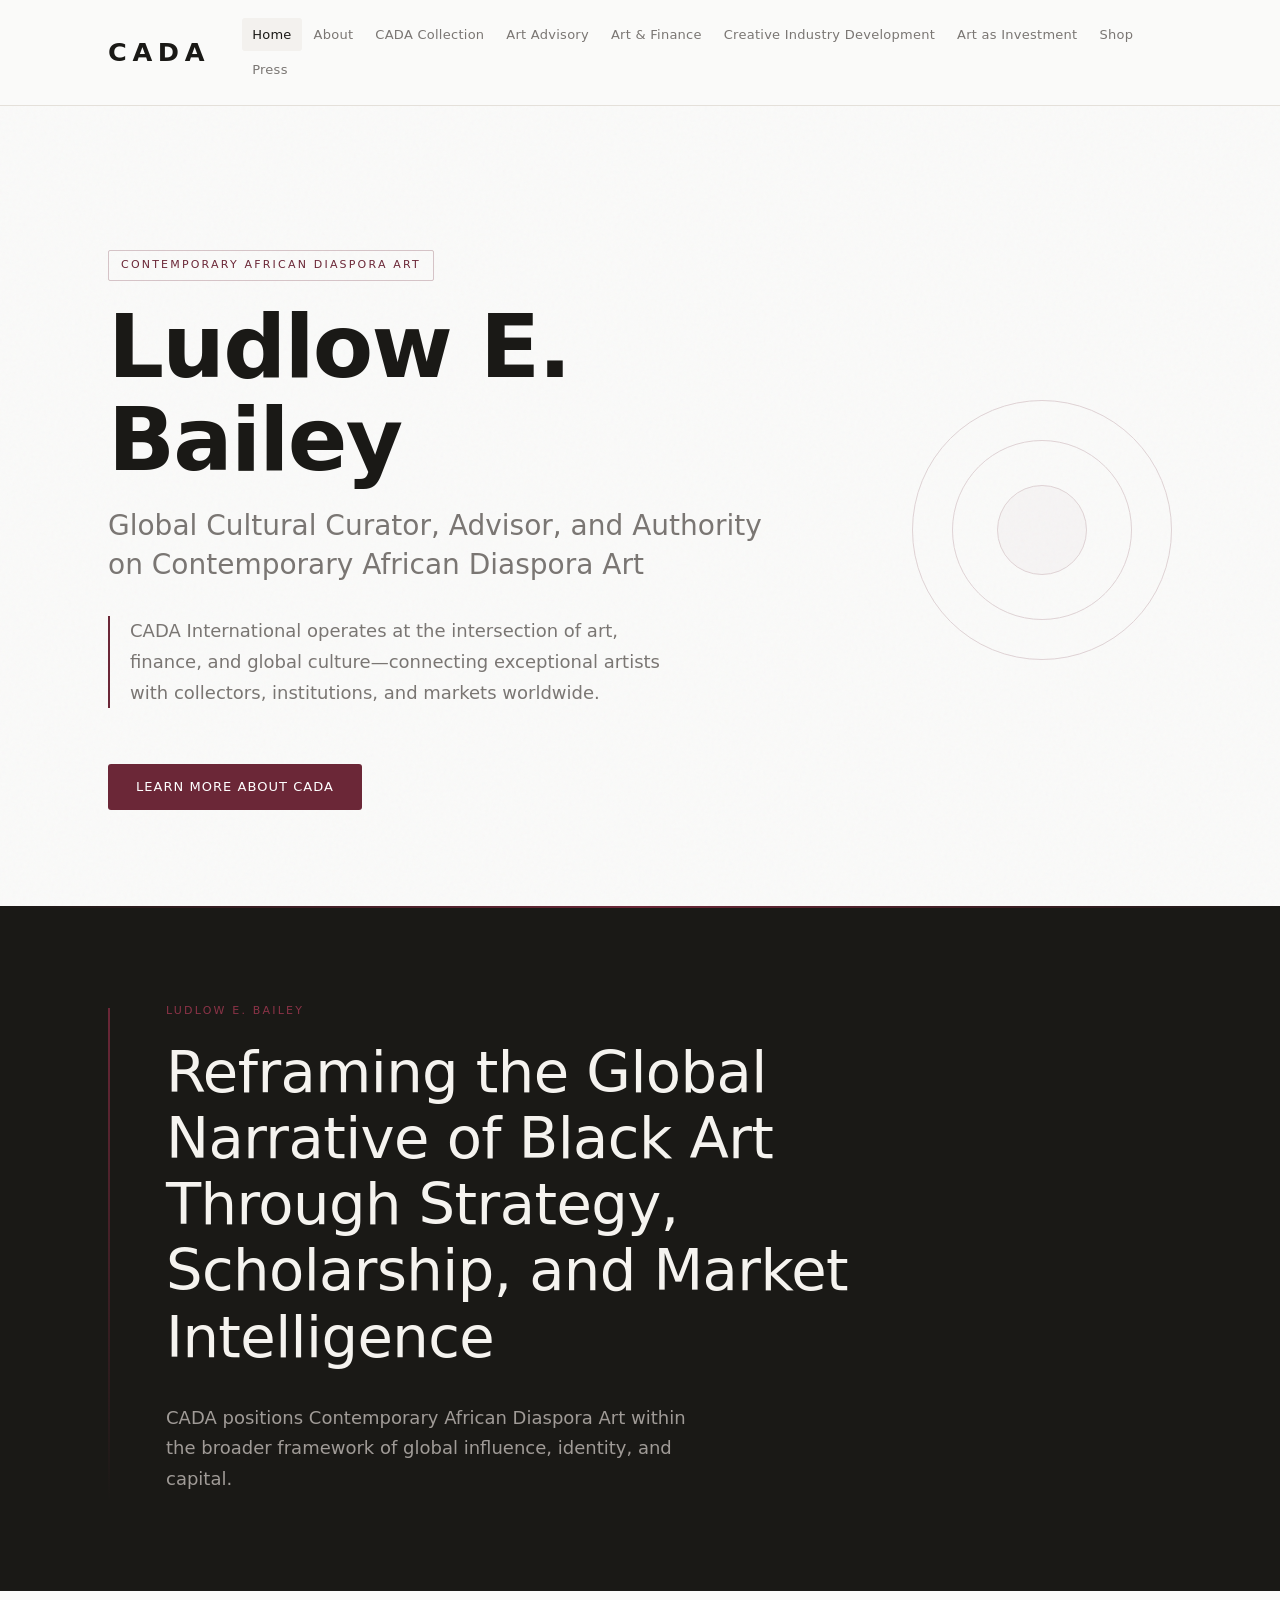
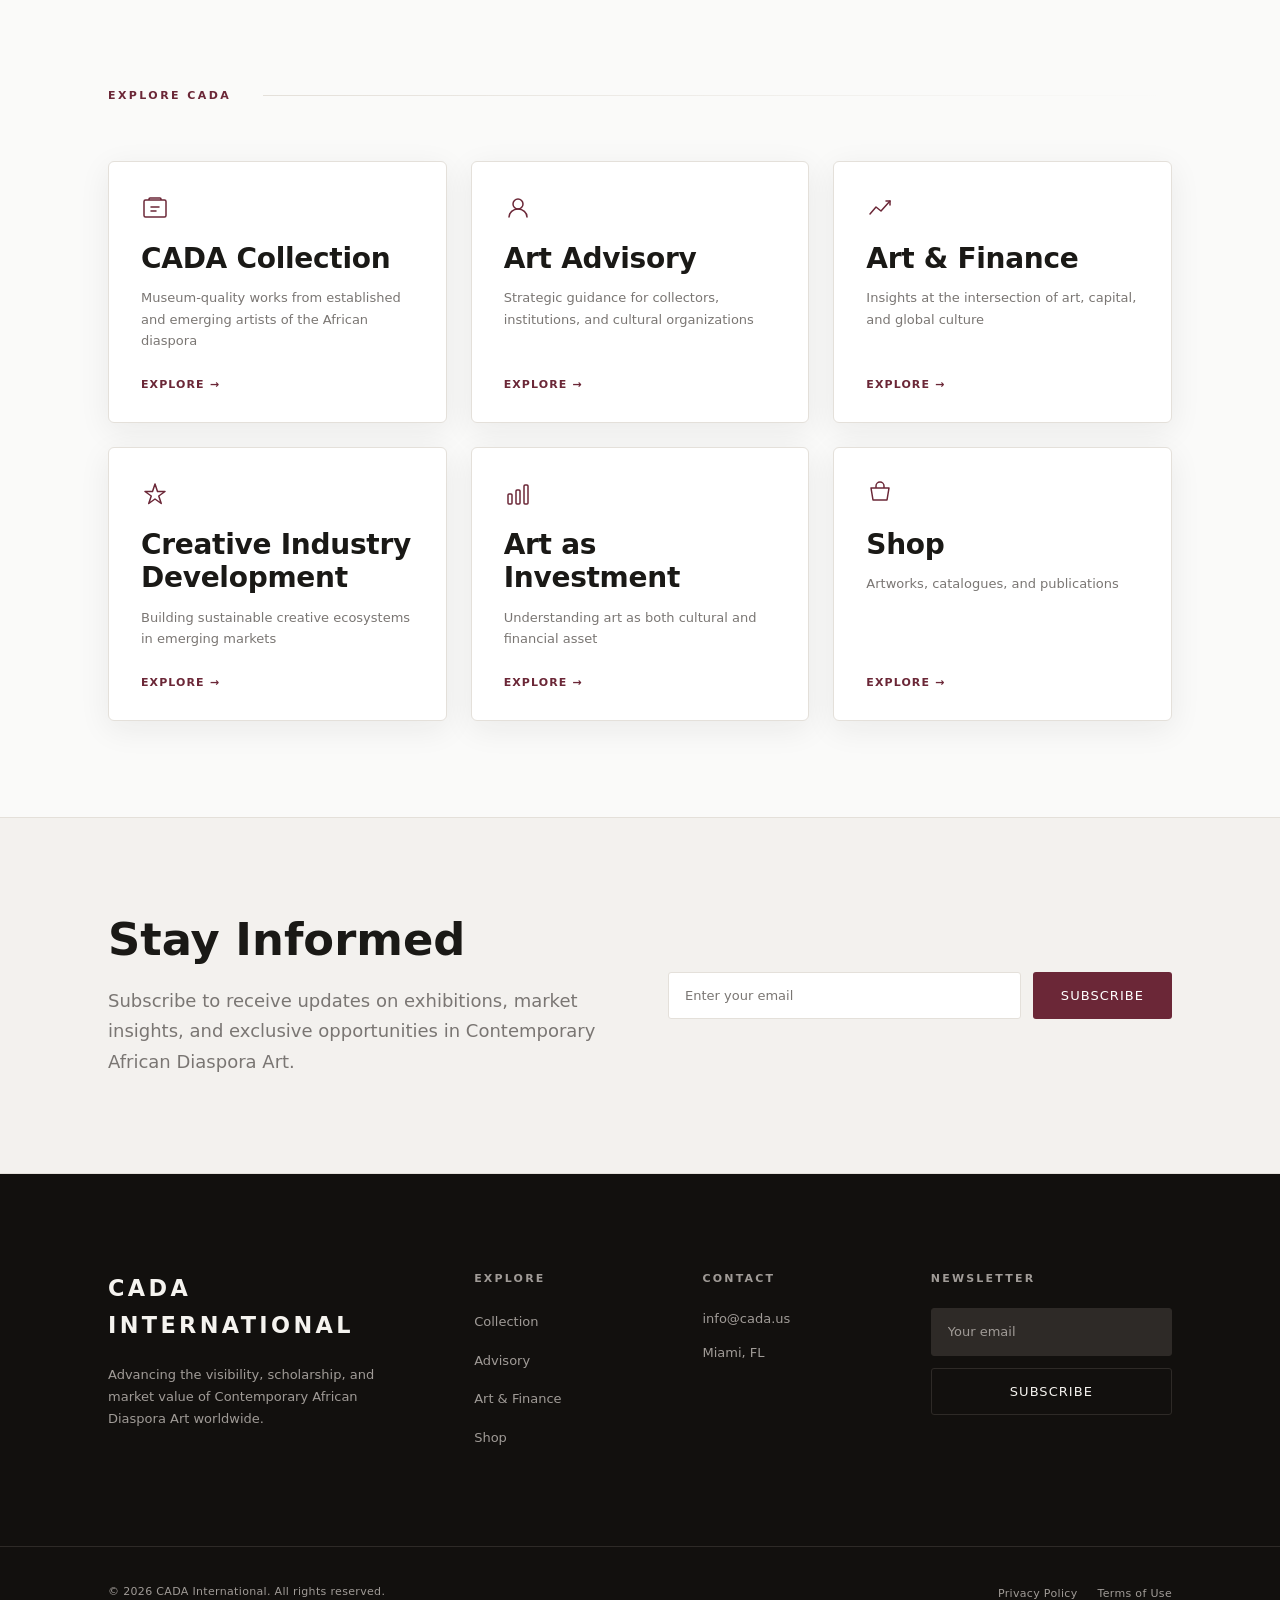
==== commit a24b870d: "fix : update index.html" ====
--- a/index.html
+++ b/index.html
@@ -48,7 +48,7 @@
           <p class="hero-body">
             CADA International operates at the intersection of art, finance, and global culture—connecting exceptional artists with collectors, institutions, and markets worldwide.
           </p>
-          <a href="/about" class="btn btn-primary">Learn More About CADA</a>
+          <a href="about.html" class="btn btn-primary">Learn More About CADA</a>
         </div>
         <div class="hero-ornament" aria-hidden="true">
           <div class="ornament-ring ornament-ring--lg"></div>
--- a/styles.css
+++ b/styles.css
@@ -29,6 +29,14 @@
   --color-border: #E4E0DA;
   --color-border-dark: #2E2A27;
 
+    /* Bridge tokens for React/Tailwind pages */
+  --near-black: var(--color-text);
+  --deep-burgundy: var(--color-accent);
+  --charcoal: #3C3A36;         /* pick a rich neutral; or use var(--color-text) */
+  --medium-gray: var(--color-muted);
+  --border: var(--color-border);
+  --secondary: var(--color-bg-subtle)
+
   /* Typography */
   --font-serif: "Cormorant Garamond", "Garamond", "Georgia", "Times New Roman", serif;
   --font-sans: "DM Sans", "Helvetica Neue", system-ui, -apple-system, BlinkMacSystemFont, "Segoe UI", sans-serif;
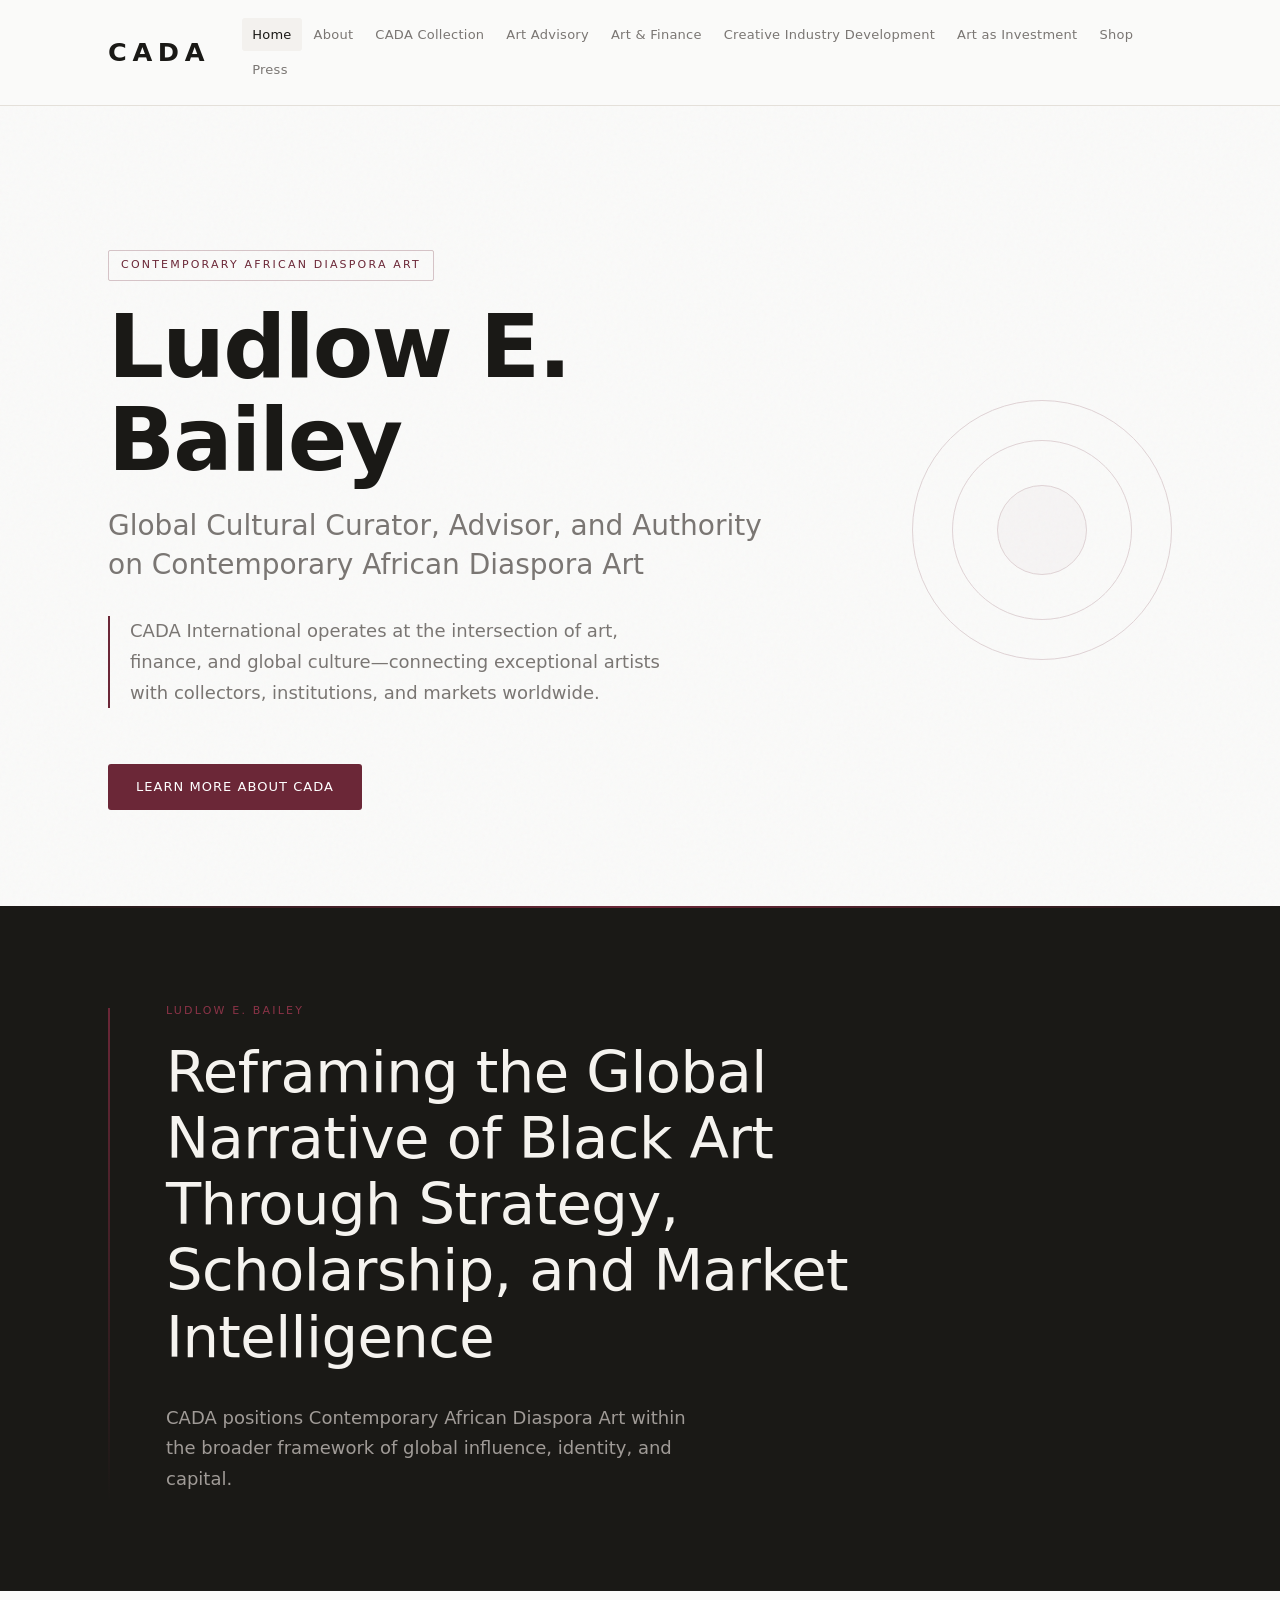
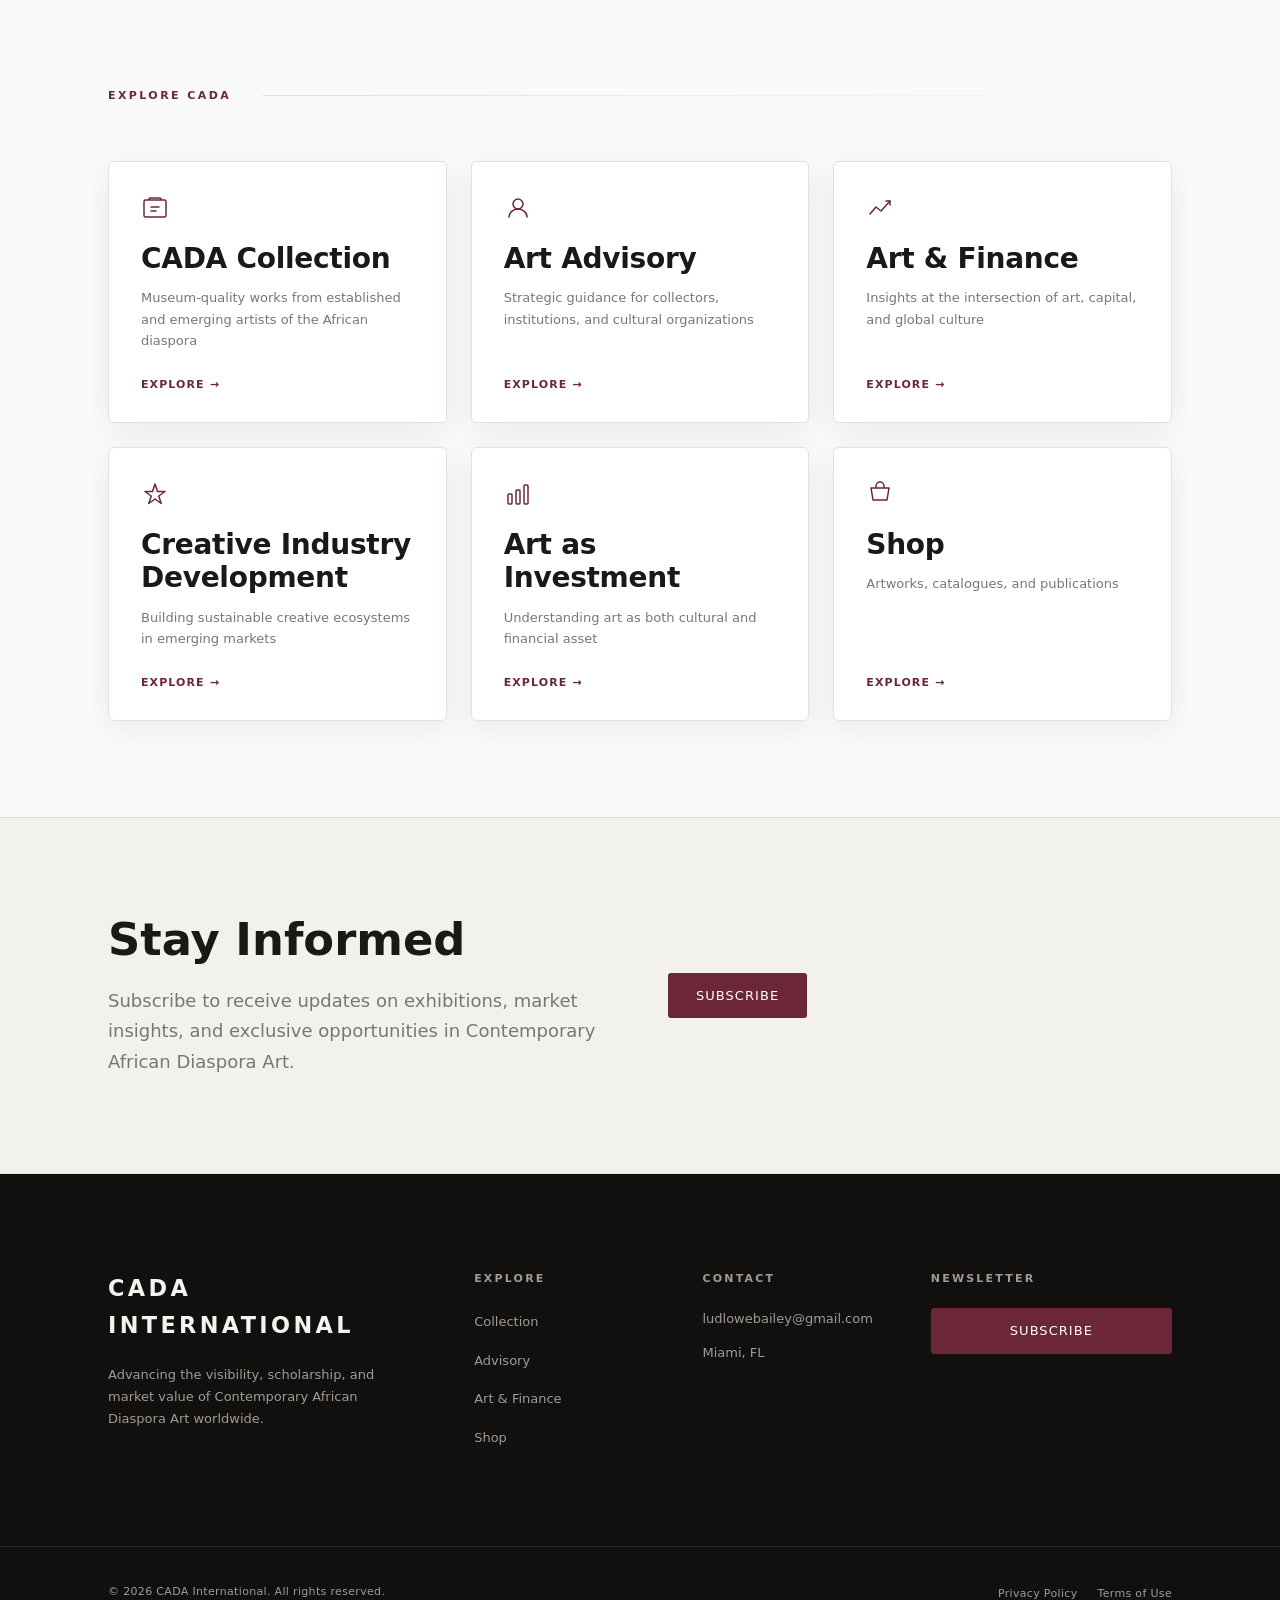
==== commit 95aca34c: "Update index.html" ====
--- a/index.html
+++ b/index.html
@@ -184,17 +184,11 @@
         </div>
         <form class="newsletter-form" action="#" method="post" aria-label="Newsletter sign-up">
           <div class="form-row">
-            <label for="email-main" class="sr-only">Email address</label>
-            <input
-              type="email"
-              id="email-main"
-              name="email"
-              class="form-input"
-              placeholder="Enter your email"
-              required
-              autocomplete="email"
-            />
-            <button type="submit" class="btn btn-primary">Subscribe</button>
+            <a
+  class="btn btn-primary"
+  href="https://forms.gle/CZX5UTXae69ugMkg8"
+  target="_blank"
+  rel="noopener noreferrer">Subscribe</a>
           </div>
         </form>
       </div>
@@ -228,7 +222,7 @@
       <div class="footer-col">
         <h3 class="footer-heading">Contact</h3>
         <address class="footer-contact">
-          <a href="mailto:info@cada.us">info@cada.us</a>
+          <a href="mailto:info@cada.us">ludlowebailey@gmail.com</a>
           <span>Miami, FL</span>
         </address>
       </div>
@@ -236,17 +230,11 @@
       <div class="footer-col">
         <h3 class="footer-heading">Newsletter</h3>
         <form class="footer-form" action="#" method="post" aria-label="Footer newsletter sign-up">
-          <label for="email-footer" class="sr-only">Your email address</label>
-          <input
-            type="email"
-            id="email-footer"
-            name="email"
-            class="form-input form-input--dark"
-            placeholder="Your email"
-            required
-            autocomplete="email"
-          />
-          <button type="submit" class="btn btn-outline">Subscribe</button>
+          <a
+  class="btn btn-primary"
+  href="https://forms.gle/CZX5UTXae69ugMkg8"
+  target="_blank"
+  rel="noopener noreferrer"">Subscribe</a>
         </form>
       </div>
 
